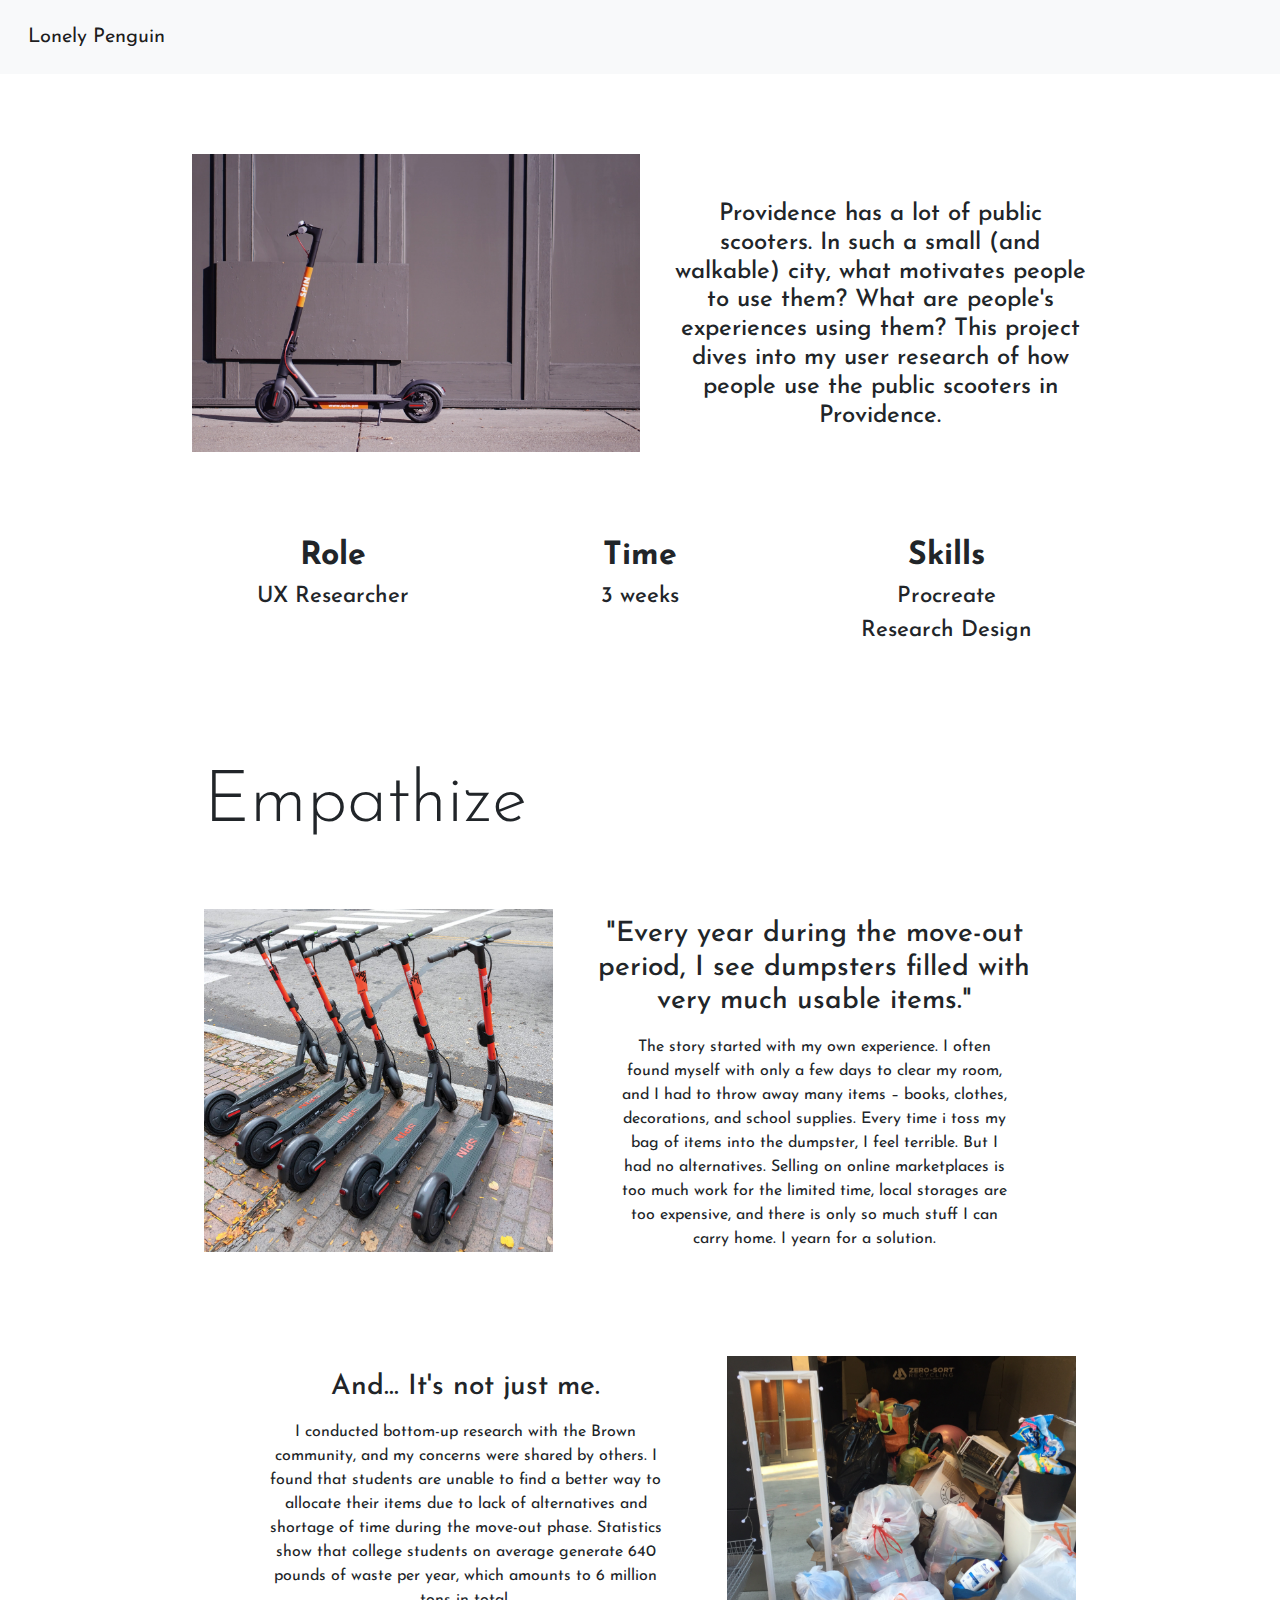
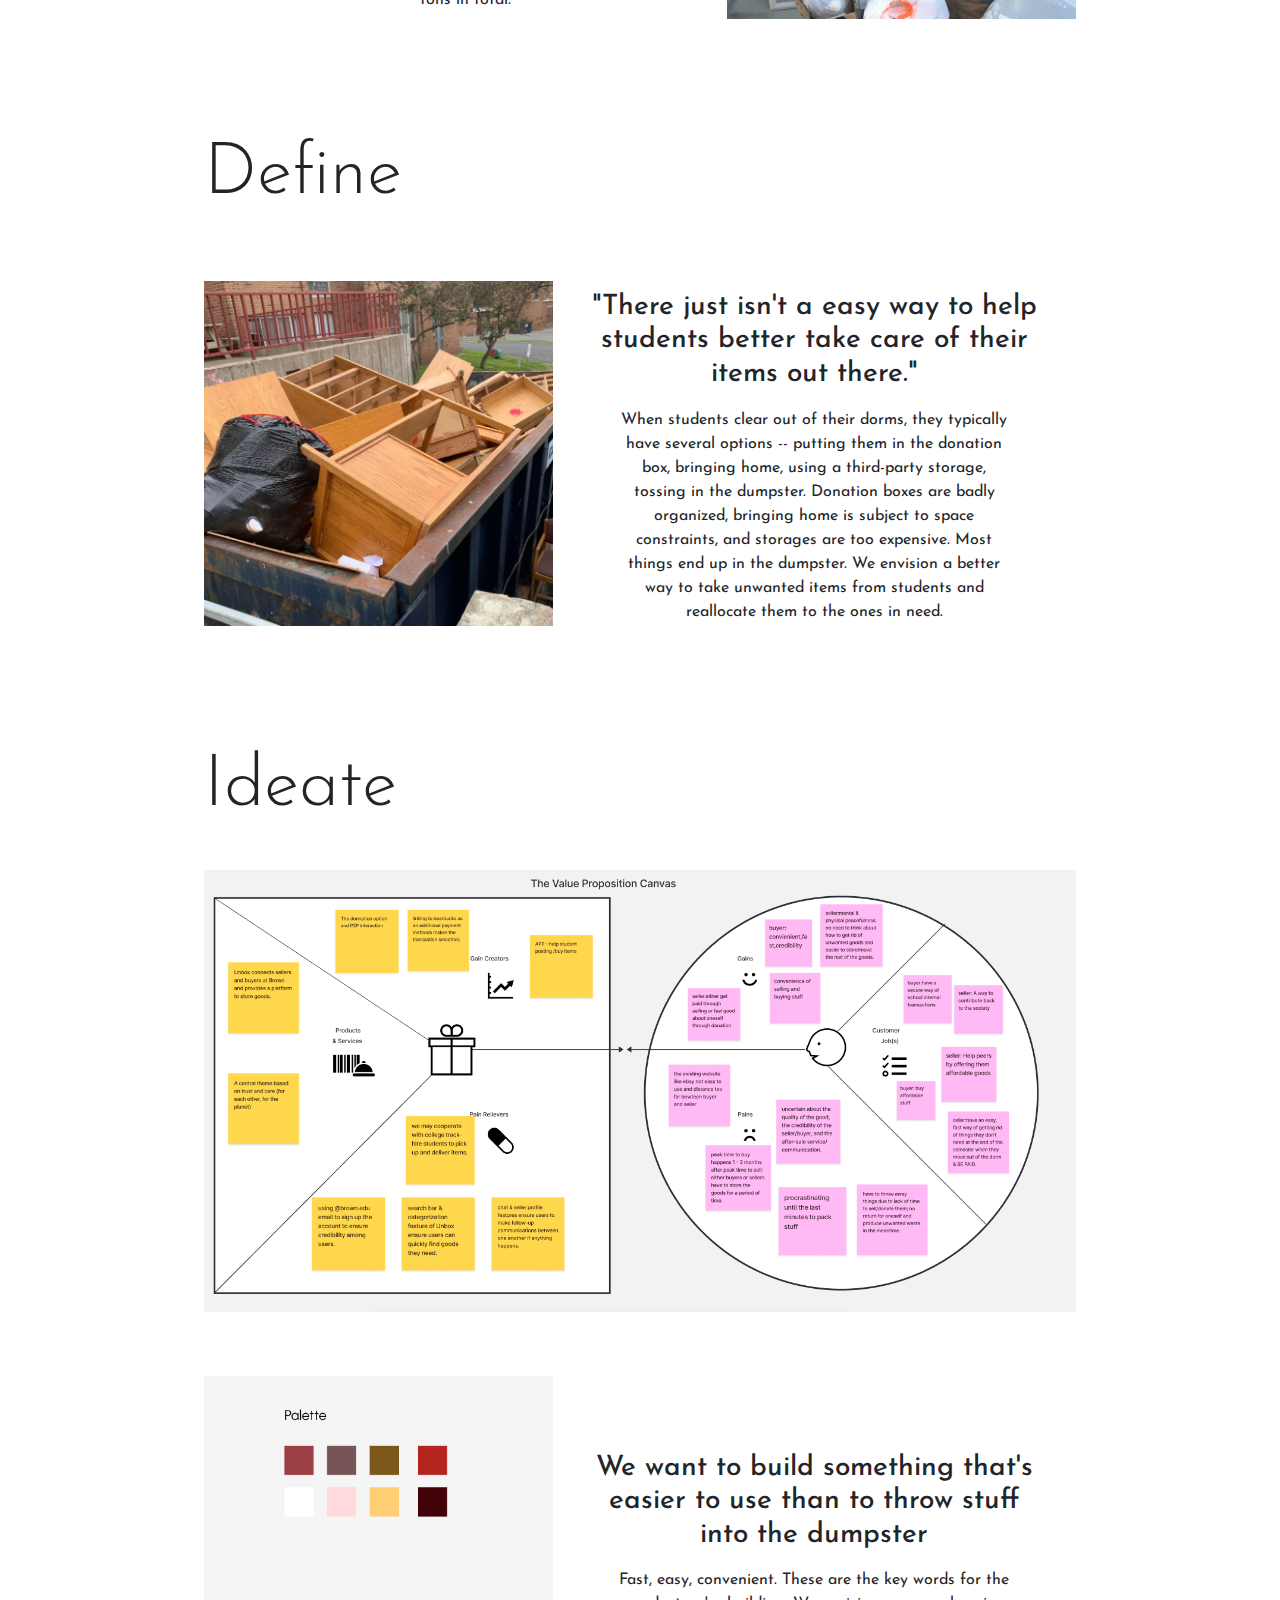
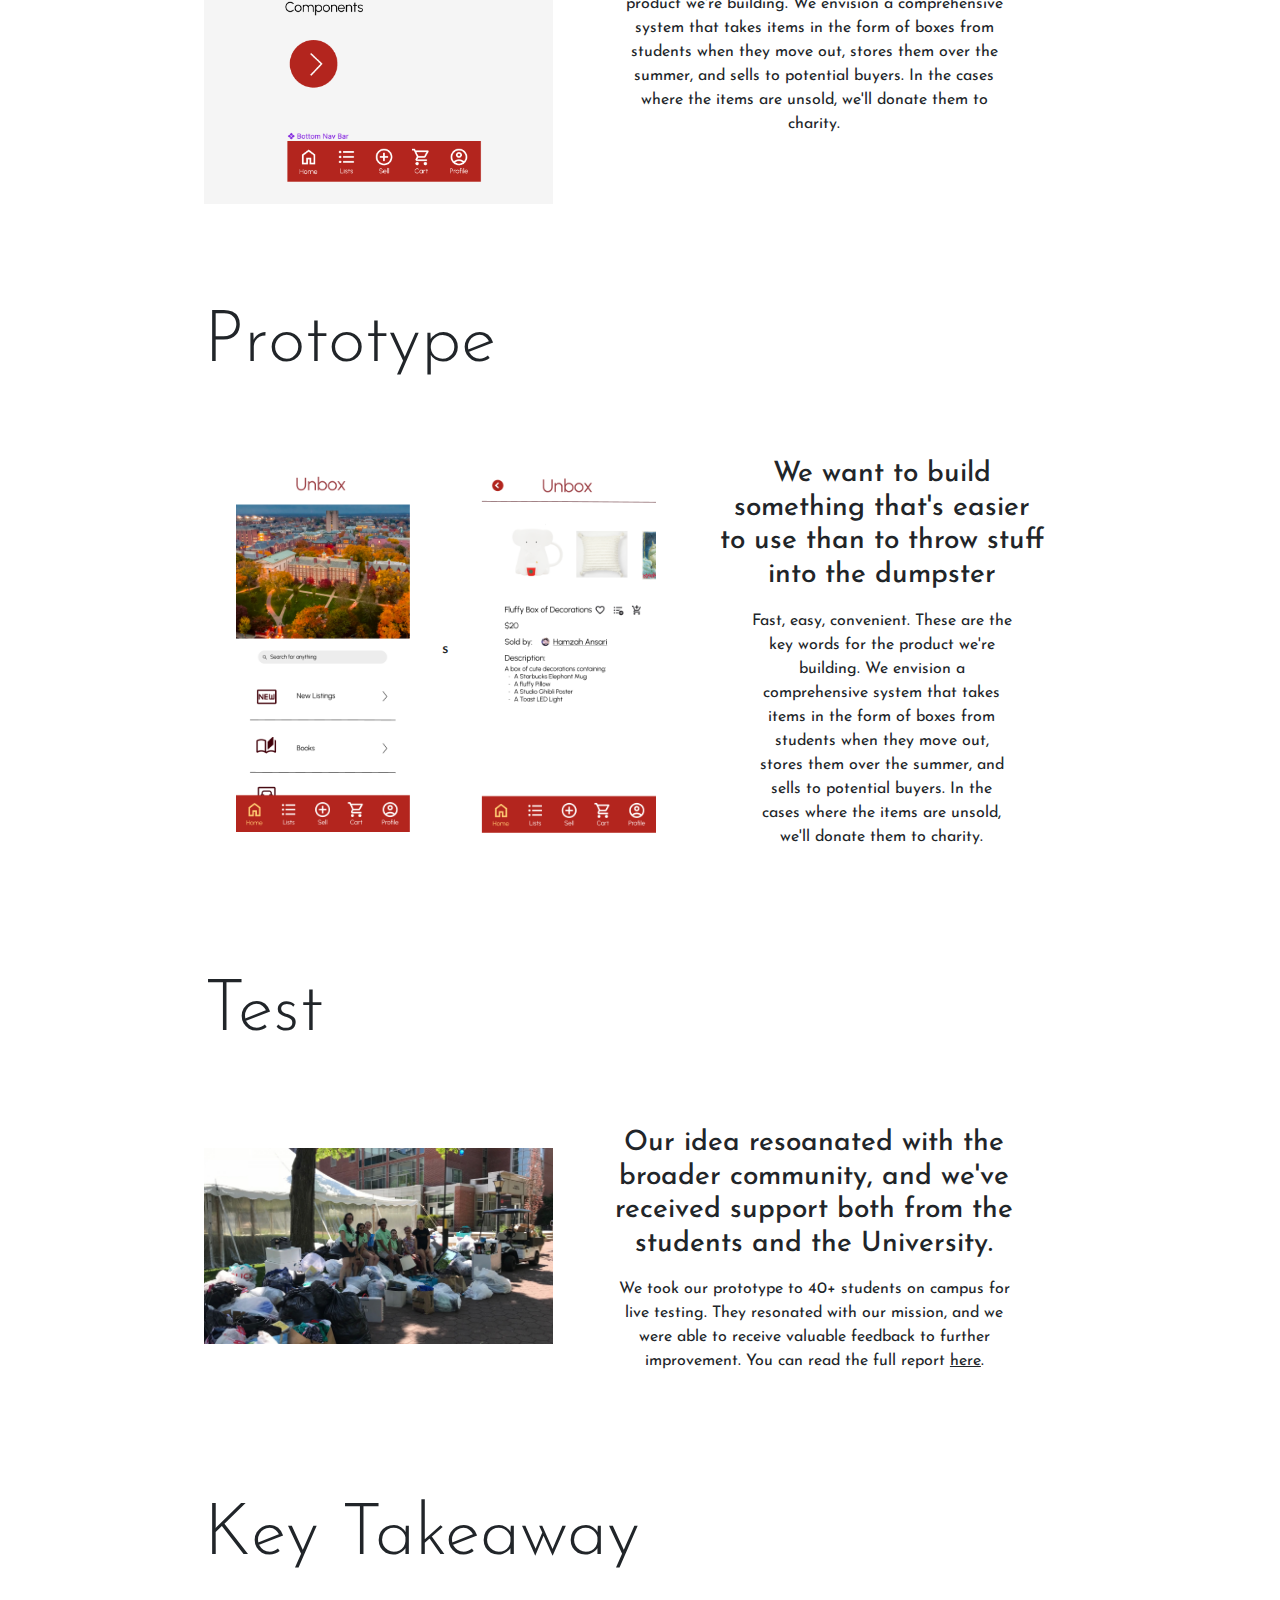
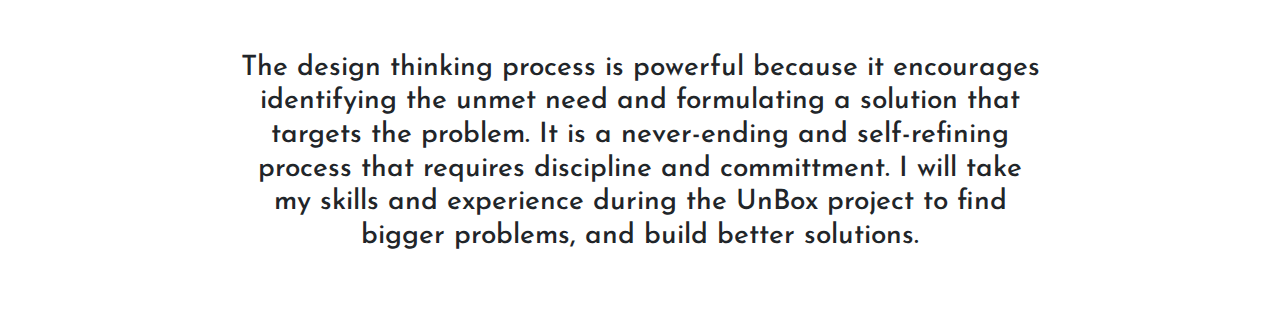
==== journeymapping.html @ c97c6533 "added journeymapping" ====
<!DOCTYPE html>
<html lang="en">
<head>
    <meta charset="UTF-8">
    <meta http-equiv="X-UA-Compatible" content="IE=edge">
    <meta name="viewport" content="width=device-width, initial-scale=1.0">
    <link rel="stylesheet" href="bootstrap.css">
    <link rel="stylesheet" href="styles.css">
    <link rel="preconnect" href="https://fonts.googleapis.com"> 
<link rel="preconnect" href="https://fonts.gstatic.com" crossorigin> 
<link href="https://fonts.googleapis.com/css2?family=Josefin+Sans:wght@100;300&display=swap" rel="stylesheet">
    <title>Portfolio</title>
</head>
<body>
    <nav class="navbar navbar-expand-sm navbar-light bg-light topnav">
        <div class="container-fluid">
            <a class = "navbar-brand" href = "index.html">Lonely Penguin</a>
            <div class="collapse navbar-collapse flex-row-reverse mx-5 px-4">
           
        </div>
        </div>
    </nav> 

    <div class="body-content">
        <div class="introduction">
            <img class="intro-image" src="Images/Scooter.jpg">
            <h4 class="intro-text">Providence has a lot of public scooters. In such a small (and walkable) city, what motivates people to use them? What are people's experiences using them? This project dives into my user research of how people use the public scooters in Providence.</h3>
        </div>


        <div class="row project-summary">
            <div class="col-md-4 summary-block">
                <div class="summary-title">Role</div>
                <div class="summary-text">UX Researcher</div>
            </div>

            <div class="col-md-4 summary-block">
                <div class="summary-title">Time</div>
                <div class="summary-text">3 weeks</div>

            </div>
            <div class="col-md-4 summary-block">
                <div class="summary-title">Skills</div>
                <div class="summary-text">Procreate</div>
                <div class="summary-text">Research Design</div>
            </div>
          </div>

          <a href="https://lonelypenguin930.github.io/persona/" target="_blank">

    
    <div id="My Projects" class="container-fluid bg-white text-left mt-5">
        <h2 class = "text-dark display-2"> Empathize</h2>
        <div class="story" id="Empathize">
            <img class="story-image" src="Images/journeymapping/scootersinpvd.jpg">
            <div class="story-text">
                <h3 class="story-title">"Every year during the move-out period, I see dumpsters filled with very much usable items."</h3>
                <p class="story-description">The story started with my own experience. I often found myself with only a few days to clear my room, and I had to throw away many items – books, clothes, decorations, and school supplies. Every time i toss my bag of items into the dumpster, I feel terrible. But I had no alternatives. Selling on online marketplaces is too much work for the limited time, local storages are too expensive, and there is only so much stuff I can carry home. I yearn for a solution.</p>
            </div>
        </div>
        <div class="story">
            <div class="story-text">
                <h3 class="story-title">And... It's not just me.</h3>
                <p class="story-description"> I conducted bottom-up research with the Brown community, and my concerns were shared by others. I found that students are unable to find a better way to allocate their items due to lack of alternatives and shortage of time during the move-out phase. Statistics show that college students on average generate 640 pounds of waste per year, which amounts to 6 million tons in total.</p>
            </div>
            <img class="story-image" src="Images/unbox/waste2.png">
            
        </div>

        <h2 class = "text-dark display-2"> Define</h2>
        <div class="story" id="Define">
            <img class="story-image" src="Images/unbox/dumpster.png">
            <div class="story-text">
                <h3 class="story-title">"There just isn't a easy way to help students better take care of their items out there."</h3>
                <p class="story-description">When students clear out of their dorms, they typically have several options -- putting them in the donation box, bringing home, using a third-party storage, tossing in the dumpster. Donation boxes are badly organized, bringing home is subject to space constraints, and storages are too expensive. Most things end up in the dumpster. We envision a better way to take unwanted items from students and reallocate them to the ones in need. </p>
            </div>
        </div>

        <h2 class = "text-dark display-2"> Ideate</h2>
        <a href="Images/unbox/value-prop.png" target="_blank">
        <img src="Images/unbox/value-prop.png" class = "image-center" alt="value proposition canvas">
    </a>
        <div class="story" id="Ideation">
            <img class="story-image" src="Images/unbox/ideation.png">
            <div class="story-text">
                <h3 class="story-title">We want to build something that's easier to use than to throw stuff into the dumpster</h3>
                <p class="story-description">Fast, easy, convenient. These are the key words for the product we're building. We envision a comprehensive system that takes items in the form of boxes from students when they move out, stores them over the summer, and sells to potential buyers. In the cases where the items are unsold, we'll donate them to charity.</p>
            </div>
        </div>
        
        <h2 class = "text-dark display-2"> Prototype</h2>
        <div class="story" id="Prototype">
            <img class="story-image-sm" src="Images/unbox/unbox-2.png">s
            <img class="story-image-sm" src="Images/unbox/unbox-3.png">

            <div class="story-text">
                <h3 class="story-title">We want to build something that's easier to use than to throw stuff into the dumpster</h3>
                <p class="story-description">Fast, easy, convenient. These are the key words for the product we're building. We envision a comprehensive system that takes items in the form of boxes from students when they move out, stores them over the summer, and sells to potential buyers. In the cases where the items are unsold, we'll donate them to charity.</p>
            </div>
        </div>

        <h2 class = "text-dark display-2"> Test</h2>
        <div class="story" id="Test">
            <img class="story-image" src="Images/unbox/clean_break.jpg">
            <div class="story-text">
                <h3 class="story-title">Our idea resoanated with the broader community, and we've received support both from the students and the University.</h3>
                <p class="story-description">We took our prototype to 40+ students on campus for live testing. They resonated with our mission, and we were able to receive valuable feedback to further improvement. You can read the full report <a href="https://docs.google.com/spreadsheets/d/1wNW8fWb_5OXuPZlFHQieMI-Vz_A4zZbvqZ9imLHAjf8/edit?usp=sharing" class="click-here" target="_blank">here</a>.</p>
            </div>
        </div>

        <h2 class = "text-dark display-2"> Key Takeaway</h2>
        <div class="story" id="Test">
            <div class="story-text">
                <h3 class="story-title">The design thinking process is powerful because it encourages identifying the unmet need and formulating a solution that targets the problem. It is a never-ending and self-refining process that requires discipline and committment. I will take my skills and experience during the UnBox project to find bigger problems, and build better solutions.</h3>
            </div>
        </div>
    </div>

    
   
    </div>
            
    <script src="https://code.jquery.com/jquery-3.3.1.slim.min.js" integrity="sha384-q8i/X+965DzO0rT7abK41JStQIAqVgRVzpbzo5smXKp4YfRvH+8abtTE1Pi6jizo" crossorigin="anonymous"></script>
    <script src="https://cdn.jsdelivr.net/npm/popper.js@1.14.7/dist/umd/popper.min.js" integrity="sha384-UO2eT0CpHqdSJQ6hJty5KVphtPhzWj9WO1clHTMGa3JDZwrnQq4sF86dIHNDz0W1" crossorigin="anonymous"></script>
    <script src="https://cdn.jsdelivr.net/npm/bootstrap@4.3.1/dist/js/bootstrap.min.js" integrity="sha384-JjSmVgyd0p3pXB1rRibZUAYoIIy6OrQ6VrjIEaFf/nJGzIxFDsf4x0xIM+B07jRM" crossorigin="anonymous"></script>
</body>
</html>
---- styles.css ----
/* open-sans-regular - latin */
@font-face {
    font-family: 'Open Sans';
    font-style: normal;
    font-weight: 400;
    src: url('./fonts/open-sans-v34-latin-regular.eot'); /* IE9 Compat Modes */
    src: local(''),
         url('./fonts/open-sans-v34-latin-regular.eot?#iefix') format('embedded-opentype'), /* IE6-IE8 */
         url('./fonts/open-sans-v34-latin-regular.woff2') format('woff2'), /* Super Modern Browsers */
         url('./fonts/open-sans-v34-latin-regular.woff') format('woff'), /* Modern Browsers */
         url('./fonts/open-sans-v34-latin-regular.ttf') format('truetype'), /* Safari, Android, iOS */
         url('./fonts/open-sans-v34-latin-regular.svg#OpenSans') format('svg'); /* Legacy iOS */
  }

  /* roboto-regular - latin */
@font-face {
    font-family: 'Roboto';
    font-style: normal;
    font-weight: 400;
    src: url('./fonts/roboto-v30-latin-regular.eot'); /* IE9 Compat Modes */
    src: local(''),
         url('./fonts/roboto-v30-latin-regular.eot?#iefix') format('embedded-opentype'), /* IE6-IE8 */
         url('./fonts/roboto-v30-latin-regular.woff2') format('woff2'), /* Super Modern Browsers */
         url('./fonts/roboto-v30-latin-regular.woff') format('woff'), /* Modern Browsers */
         url('./fonts/roboto-v30-latin-regular.ttf') format('truetype'), /* Safari, Android, iOS */
         url('./fonts/roboto-v30-latin-regular.svg#Roboto') format('svg'); /* Legacy iOS */
  }

  body {
    font-family: 'Josefin Sans', sans-serif;
  }

  .dt-elements{
    color:#0E82C3;
  }

  .body-content{
    width:70%;
    margin: auto;
  }
 

  .presentation-text img{
    margin-bottom: 1rem;
  }

  .presentation a{
    font-size: larger;
    font-weight: 400;
  }

  .c-caption a{
    text-align: center;
    margin-top: 2rem;
  }

  .c-caption p{
    text-align: center;
  }

  h2{
    padding-top: 2rem;
    padding-bottom: 2rem;
  }
  p{
    padding: 0.5rem 2rem 0.5rem 2rem;
  }

  #Prototype a{
    padding: 0.5rem 2rem 0.5rem 2rem;

  }

  #Redesign a{
    padding: 0.5rem 2rem 0.5rem 2rem;

  }

  a{
    text-decoration: none;
    color: inherit
  }

  #Assignment a{
    text-align: center;
  }

  .presentation{
  }
  .topnav a{
    float: right;
    padding: 14px 16px;
  }
  
  .topnav a:hover {
    color:#0E82C3;
  }
  
  .image-center{
    display:block;
    margin-left: auto;
    margin-right: auto;
    width: 100%;
    margin-bottom: 4rem;
  }

  .image-center:hover{
    transform: scale(1.2);
    transition: 0.5s;
    cursor: zoom-in;
  }

  .introduction{
    margin-top: 5rem;
    display:flex;
    align-items: center;
    justify-content: center;
  }

  .introduction .intro-image{
    display:block;
    margin-left: auto;
    margin-right: auto;
    width: 50%;
    flex-basis: 40%;
  }

  .introduction .intro-text{
    text-align: center;
    margin-top: 2rem;
    margin-left: 2rem;
    font-size: 1.5rem;
  }


  .project{
    display:flex;
    align-items: center;
    justify-content: center;
    margin: 2rem, 2rem, 2rem, 2rem;
    margin-bottom: 4rem;
    cursor: pointer;
  }

  #project-1:hover{
    background-color: #A53328;
    color:aliceblue;
    transition: 0.8s;
    transform: scale(1.2);
  }

  #project-2:hover{
    background-color: #7E7179;
    color:aliceblue;
    transition: 0.8s;
    transform: scale(1.2);
  }

  #project-3:hover{
    background-color: #9B2740;
    color:aliceblue;
    transition: 0.8s;
    transform: scale(1.2);
  }

  #project-4:hover{
    background-color: #7A00ED;
    color:aliceblue;
    transition: 0.8s;
    transform: scale(1.2);
  }

  .project-image{
    display:block;
    margin-left: auto;
    margin-right: auto;
    width: 40%;
    flex-basis: 40%;
  }

  .project-text{
    text-align: center;
    margin-top: 2rem;
    margin-left: 2rem;
    margin-right:2rem;
  }


  .story{
    display:flex;
    align-items: center;
    justify-content: center;
    margin: 2rem, 2rem, 2rem, 2rem;
    margin-bottom: 4rem;
  }

  .story-image{
    display:block;
    margin-left: auto;
    margin-right: auto;
    width: 40%;
    flex-basis: 40%;
  }

  .story-image-sm{
    display:block;
    margin-left: 2rem;
    margin-right: 2rem;
    width: 20%;
    flex-basis: 20%;
    
  }

  .story-text{
    text-align: center;
    margin-top: 2rem;
    margin-left: 2rem;
    margin-right:2rem;
  }

  .click-here{
    text-decoration: underline;
  }

  .project-summary{
    margin-top: 5rem;
    text-align: center;
  }

  .summary-title{
    font-size: 2rem;
    font-weight: 800;
  }

  .summary-text{
    font-size: 1.4rem;
    font-weight:500;
  }

  .summary-block{
    margin-bottom: 2rem;
  }

  

  /* @media  screen and (min-width: 860px){


    h1,
    h2,
    h3,
    h4{
      font-family: 'Josefin Sans', sans-serif;
      font-weight: bolder;
      padding: 5 rem;
    }
  
    h3{
      padding:3rem;
    }
    
    .presentation{
      padding-bottom: 3rem;
      padding-top: 3rem;
      text-align: center;
    }
  
    .presentation-text{
      padding-bottom: 3rem;
      padding-top: 3rem;
      text-align: center;
      align-items: center;
    }

    .body-content{
        width: 30%;
        align-items: center;
    }
  .publications .container{
    display: flex;
  align-items: center;
  justify-content: center
  }

  .publications img{
    width: 10rem;
    height: 15rem; 
  }

  .publications .image {
    flex-basis: 200%;
    margin-bottom: 6rem;
    text-align: center;
  }
  
  .image button{
    margin: 2rem;
  }

  .publications .text {
    padding-left: 20px;
  }
} */


  /* @media screen and (max-width: 860px){
    .publications .container{
    align-items: center;
    justify-content: center
    }

    .image{
      text-align: center;
      align-items: center;
    }

    .image button{
      margin: 2rem;
    }

    .body-content{
      margin-left: 1rem;
      margin-right: 1rem;
    }
    
    h1,
    h2,
    h3,
    h4{
      font-family: 'Josefin Sans', sans-serif;
      font-weight: bolder;
      padding: 2 rem;
    }
  
    h3{
      padding:1rem;
    }
    
    .presentation{
      padding-bottom: 1rem;
      padding-top: 1rem;
      text-align: center;
    }
  
    .presentation-text{
      padding-bottom: 1rem;
      padding-top: 1rem;
      text-align: center;
      align-items: center;
    }
} */


#Review h3,p{
  text-align: center;
}

button{
  background-color: #0E82C3;
  color: white;
  border:none;
  border-radius: 15px;
  text-align: center;
  width: 6rem;
  height: 7 rem;
  padding: 2 rem;
}

button:hover{
  background-color: white;
  border: 1px solid #0E82C3;
  color:#0E82C3;
}

.button{
  text-align: center;
}

#Media h3{
  text-align: center;
}




.contact * {
  box-sizing: border-box;
}

input[type=text], select, textarea {
  width: 100%;
  padding: 12px;
  border: 1px solid #ccc;
  border-radius: 4px;
  resize: vertical;
}

label {
  padding: 12px 12px 12px 0;
  display: inline-block;
}


.container {
  border-radius: 5px;
  padding: 20px;
}

.col-25 {
  float: left;
  width: 25%;
  margin-top: 6px;
}

.col-75 {
  float: left;
  width: 75%;
  margin-top: 6px;
}

.row:after {
  content: "";
  display: table;
  clear: both;
}

.contact button{
  width:8rem;
  text-align: center;

}

.contact-text{
  text-align: right;
}



/* 
@media screen and (max-width: 600px) {
  .col-25, .col-75, input[type=submit] {
    width: 100%;
    margin-top: 0;
  }
} */
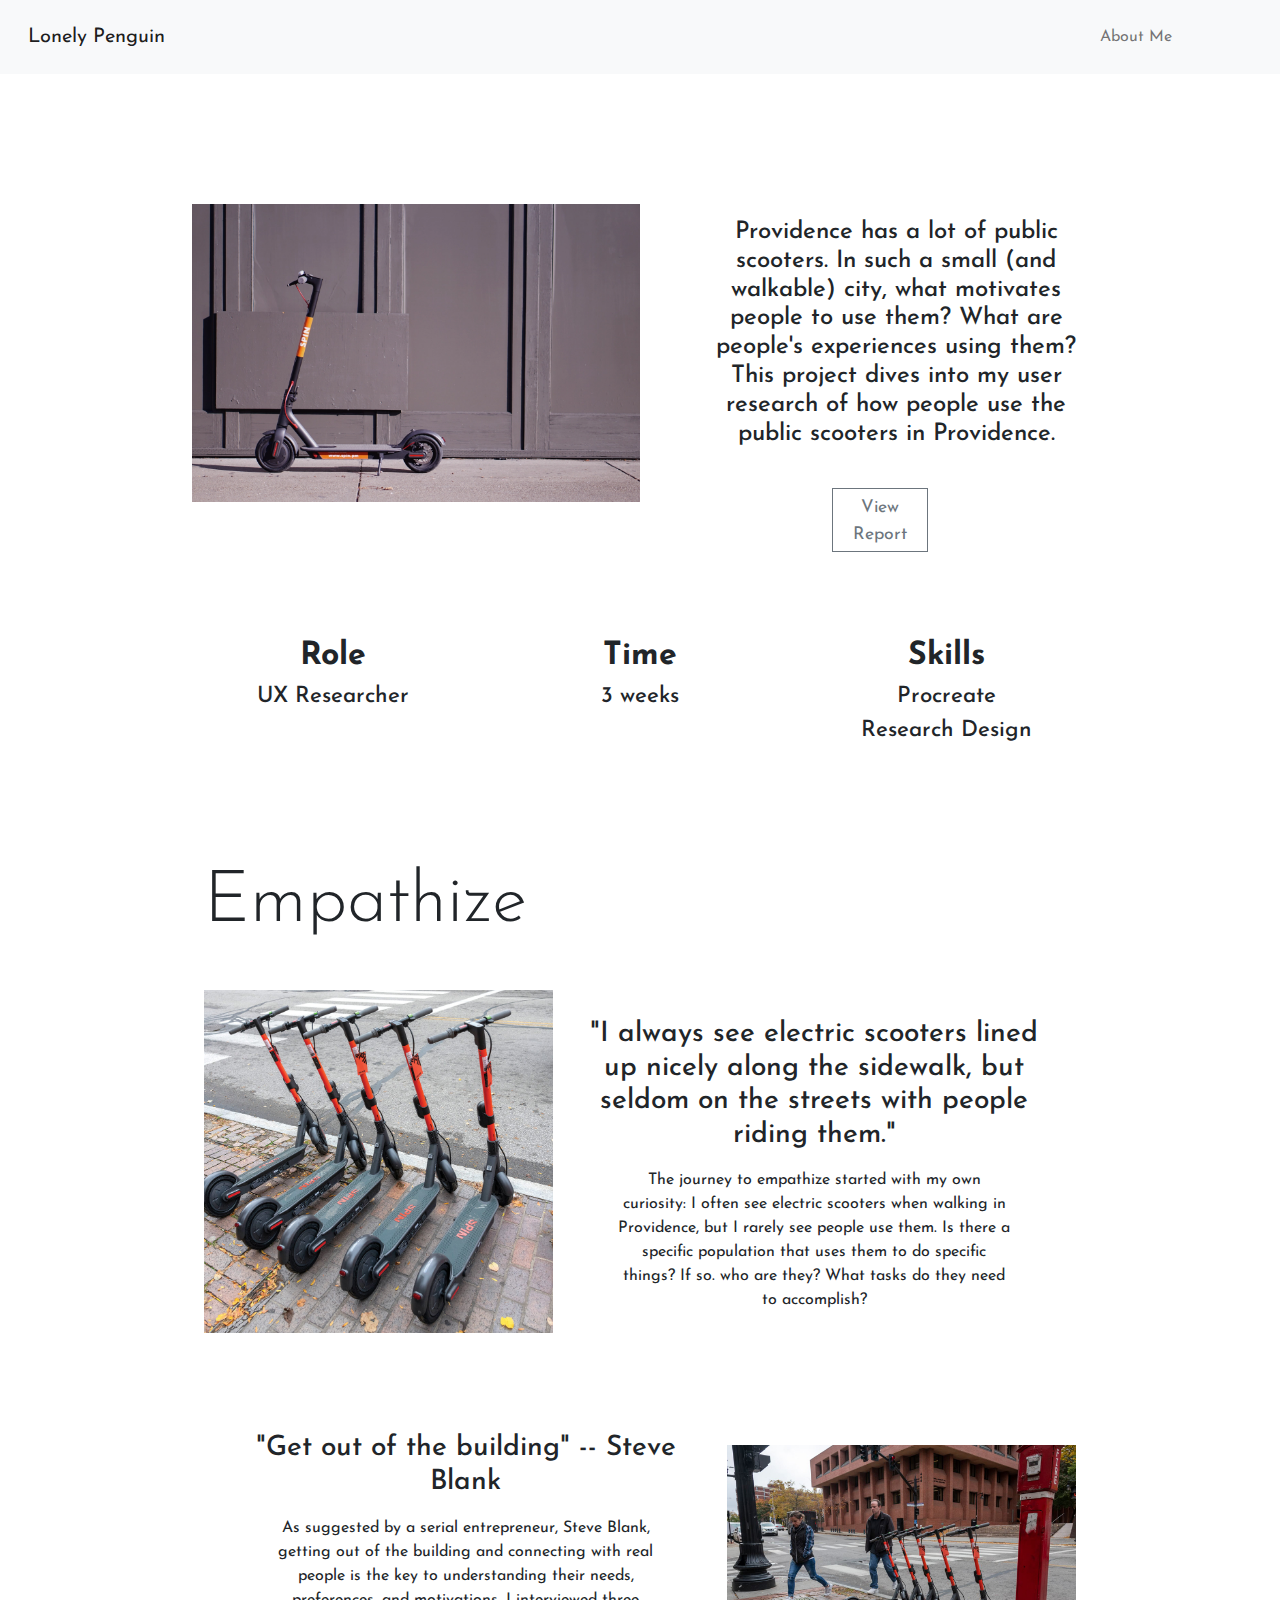
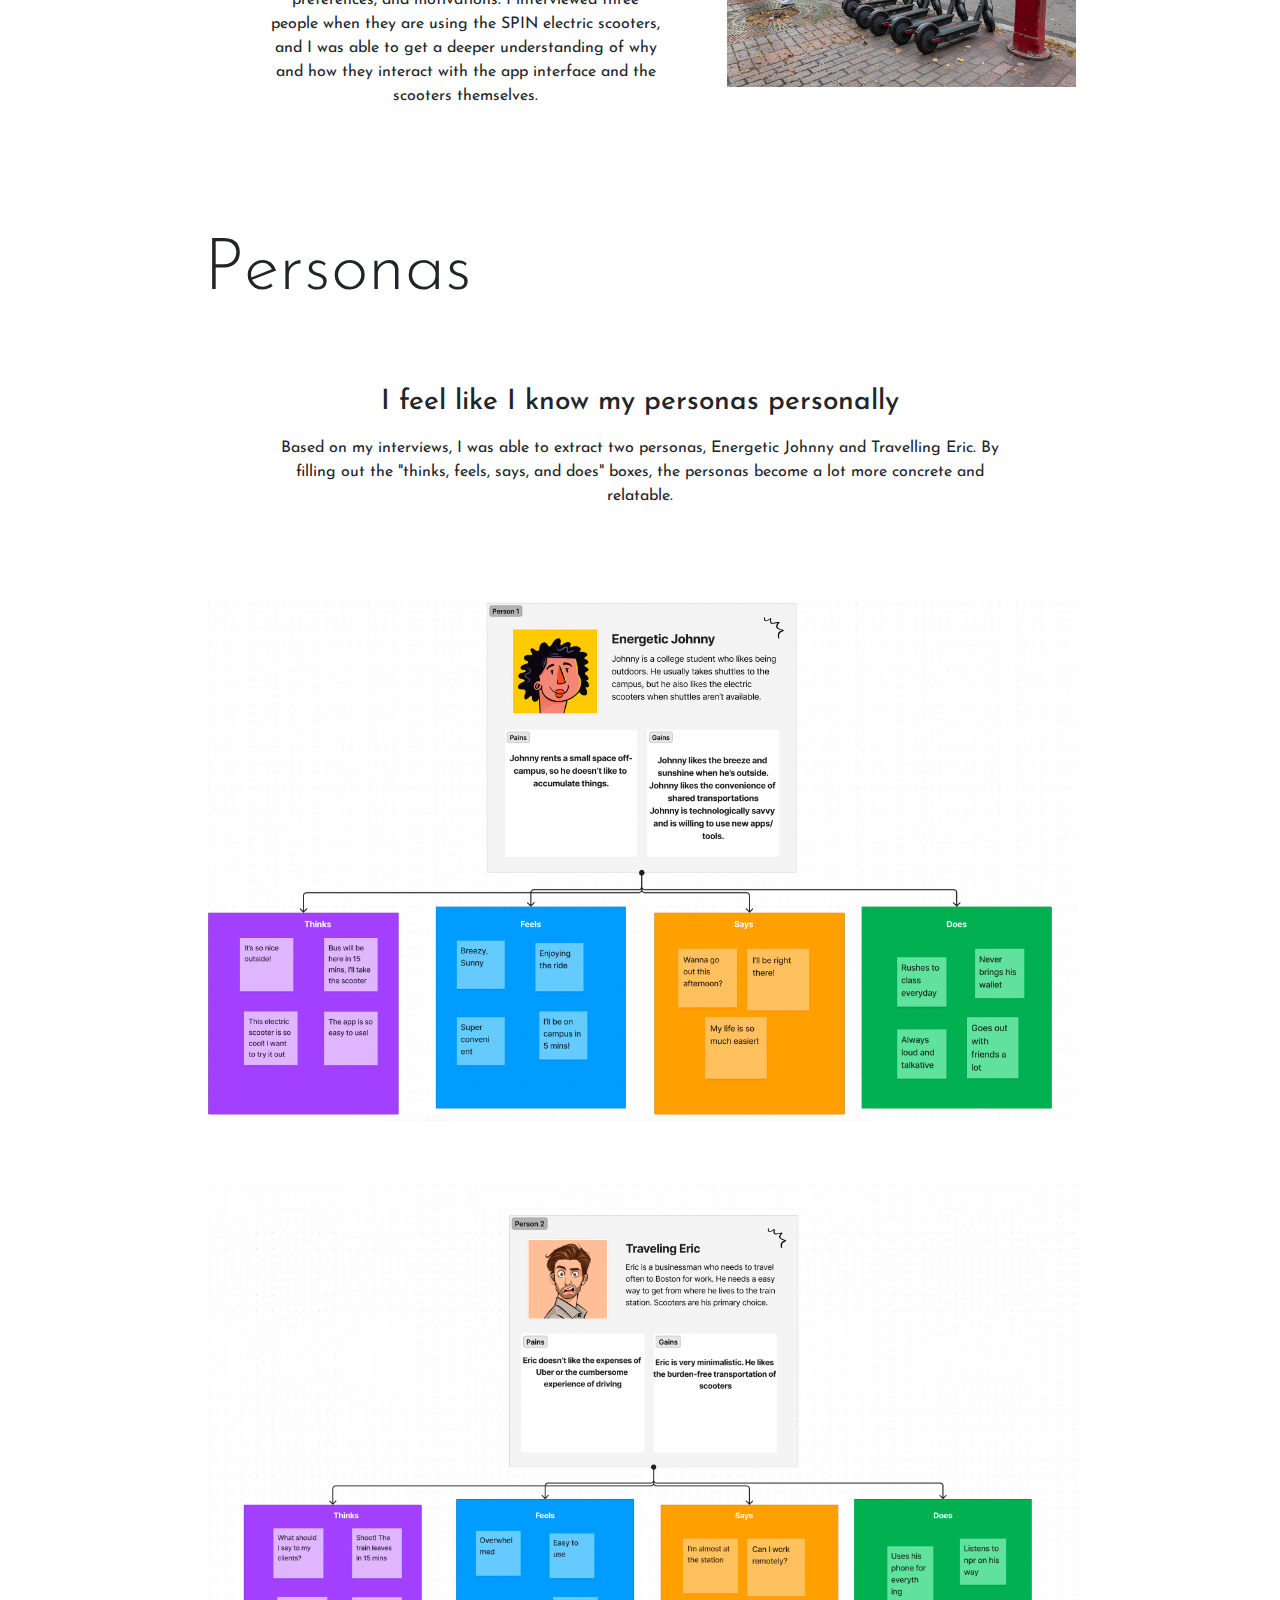
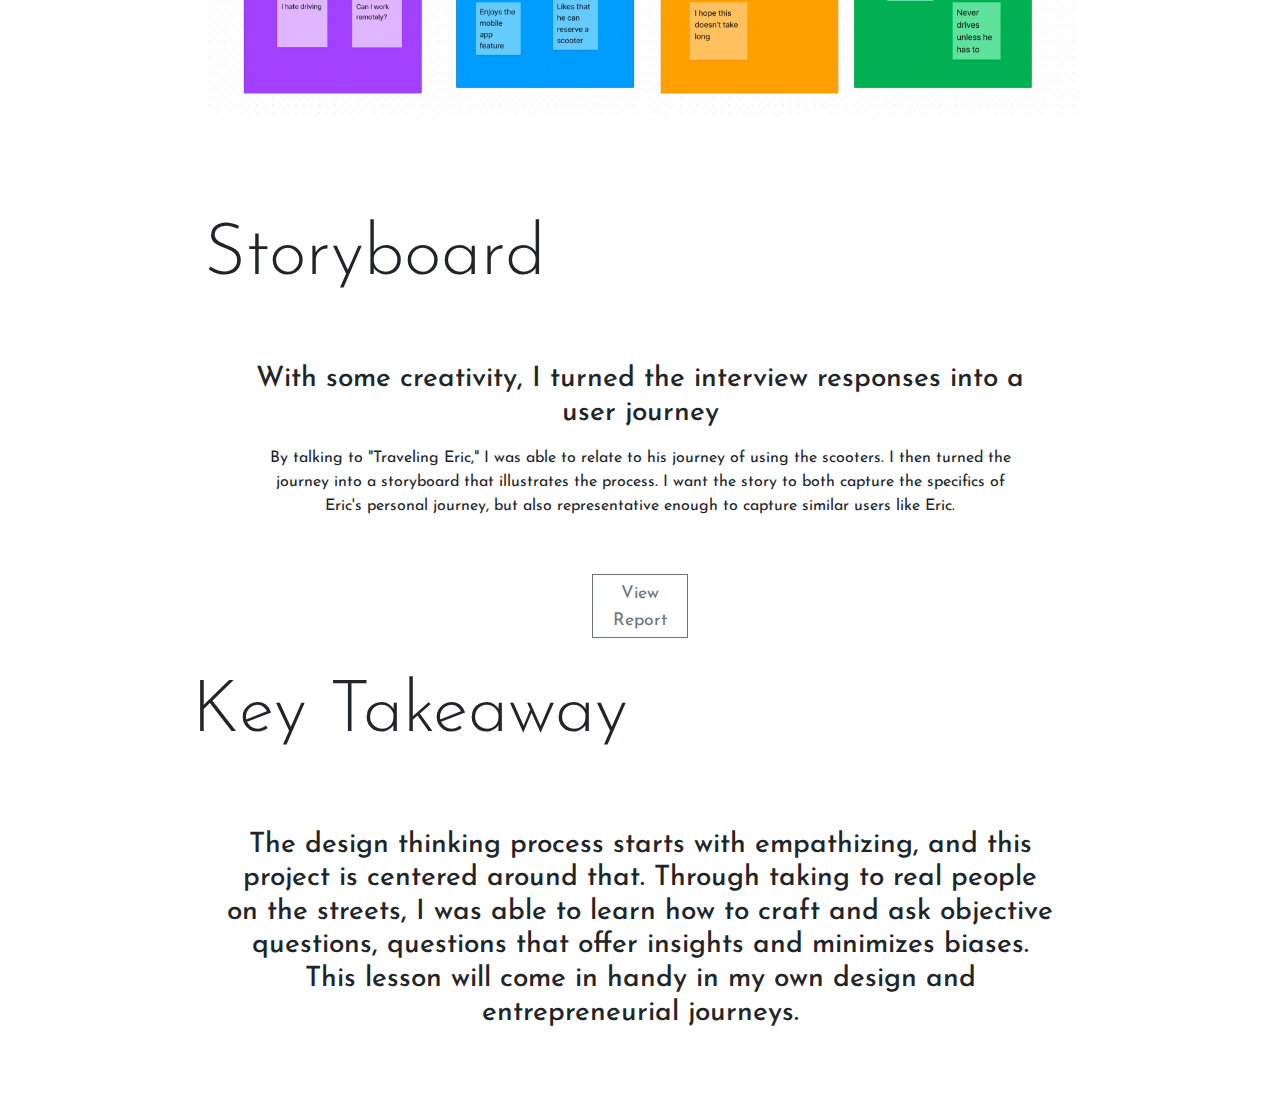
==== commit 7e9cf10d: "final" ====
--- a/journeymapping.html
+++ b/journeymapping.html
@@ -16,6 +16,10 @@
         <div class="container-fluid">
             <a class = "navbar-brand" href = "index.html">Lonely Penguin</a>
             <div class="collapse navbar-collapse flex-row-reverse mx-5 px-4">
+                <ul class="navbar-nav ml-auto">
+                    <li class="navbar-item mx-3"><a href="about.html" class="nav-link">About Me</a></li>
+                    
+                </ul>
            
         </div>
         </div>
@@ -24,7 +28,12 @@
     <div class="body-content">
         <div class="introduction">
             <img class="intro-image" src="Images/Scooter.jpg">
+            <div class="intro-section">
             <h4 class="intro-text">Providence has a lot of public scooters. In such a small (and walkable) city, what motivates people to use them? What are people's experiences using them? This project dives into my user research of how people use the public scooters in Providence.</h3>
+                
+                <a href="https://lonelypenguin930.github.io/persona/" target="_blank" class="click-button btn btn-secondary" role="button">View Report</a>
+            </div>
+                
         </div>
 
 
@@ -46,7 +55,6 @@
             </div>
           </div>
 
-          <a href="https://lonelypenguin930.github.io/persona/" target="_blank">
 
     
     <div id="My Projects" class="container-fluid bg-white text-left mt-5">
@@ -54,64 +62,47 @@
         <div class="story" id="Empathize">
             <img class="story-image" src="Images/journeymapping/scootersinpvd.jpg">
             <div class="story-text">
-                <h3 class="story-title">"Every year during the move-out period, I see dumpsters filled with very much usable items."</h3>
-                <p class="story-description">The story started with my own experience. I often found myself with only a few days to clear my room, and I had to throw away many items – books, clothes, decorations, and school supplies. Every time i toss my bag of items into the dumpster, I feel terrible. But I had no alternatives. Selling on online marketplaces is too much work for the limited time, local storages are too expensive, and there is only so much stuff I can carry home. I yearn for a solution.</p>
+                <h3 class="story-title">"I always see electric scooters lined up nicely along the sidewalk, but seldom on the streets with people riding them."</h3>
+                <p class="story-description">The journey to empathize started with my own curiosity: I often see electric scooters when walking in Providence, but I rarely see people use them. Is there a specific population that uses them to do specific things? If so. who are they? What tasks do they need to accomplish?</p>
             </div>
         </div>
         <div class="story">
             <div class="story-text">
-                <h3 class="story-title">And... It's not just me.</h3>
-                <p class="story-description"> I conducted bottom-up research with the Brown community, and my concerns were shared by others. I found that students are unable to find a better way to allocate their items due to lack of alternatives and shortage of time during the move-out phase. Statistics show that college students on average generate 640 pounds of waste per year, which amounts to 6 million tons in total.</p>
+                <h3 class="story-title">"Get out of the building" -- Steve Blank</h3>
+                <p class="story-description">As suggested by a serial entrepreneur, Steve Blank, getting out of the building and connecting with real people is the key to understanding their needs, preferences, and motivations. I interviewed three people when they are using the SPIN electric scooters, and I was able to get a deeper understanding of why and how they interact with the app interface and the scooters themselves.</p>
             </div>
-            <img class="story-image" src="Images/unbox/waste2.png">
+            <img class="story-image" src="Images/journeymapping/08052022HotTopic_scooters.jpg">
             
         </div>
 
-        <h2 class = "text-dark display-2"> Define</h2>
-        <div class="story" id="Define">
-            <img class="story-image" src="Images/unbox/dumpster.png">
+        <h2 class = "text-dark display-2"> Personas</h2>
+        <div class="story" id="Ideation">
             <div class="story-text">
-                <h3 class="story-title">"There just isn't a easy way to help students better take care of their items out there."</h3>
-                <p class="story-description">When students clear out of their dorms, they typically have several options -- putting them in the donation box, bringing home, using a third-party storage, tossing in the dumpster. Donation boxes are badly organized, bringing home is subject to space constraints, and storages are too expensive. Most things end up in the dumpster. We envision a better way to take unwanted items from students and reallocate them to the ones in need. </p>
-            </div>
-        </div>
-
-        <h2 class = "text-dark display-2"> Ideate</h2>
-        <a href="Images/unbox/value-prop.png" target="_blank">
-        <img src="Images/unbox/value-prop.png" class = "image-center" alt="value proposition canvas">
-    </a>
-        <div class="story" id="Ideation">
-            <img class="story-image" src="Images/unbox/ideation.png">
-            <div class="story-text">
-                <h3 class="story-title">We want to build something that's easier to use than to throw stuff into the dumpster</h3>
-                <p class="story-description">Fast, easy, convenient. These are the key words for the product we're building. We envision a comprehensive system that takes items in the form of boxes from students when they move out, stores them over the summer, and sells to potential buyers. In the cases where the items are unsold, we'll donate them to charity.</p>
+                <h3 class="story-title">I feel like I know my personas personally</h3>
+                <p class="story-description">Based on my interviews, I was able to extract two personas, Energetic Johnny and Travelling Eric. By filling out the "thinks, feels, says, and does" boxes, the personas become a lot more concrete and relatable.</p>
             </div>
         </div>
         
-        <h2 class = "text-dark display-2"> Prototype</h2>
-        <div class="story" id="Prototype">
-            <img class="story-image-sm" src="Images/unbox/unbox-2.png">s
-            <img class="story-image-sm" src="Images/unbox/unbox-3.png">
+        <a href="Images/journeymapping/Persona1.png" target="_blank">
+        <img src="Images/journeymapping/Persona1.png" class = "image-center" alt="value proposition canvas">
+    </a>
+    <a href="Images/journeymapping/Persona2.png" target="_blank">
+        <img src="Images/journeymapping/Persona2.png" class = "image-center" alt="value proposition canvas">
+    </a>
+        
+        <h2 class = "text-dark display-2"> Storyboard</h2>
+            <div class="story-text">
+                <h3 class="story-title">With some creativity, I turned the interview responses into a user journey</h3>
+                <p class="story-description">By talking to "Traveling Eric," I was able to relate to his journey of using the scooters. I then turned the journey into a storyboard that illustrates the process. I want the story to both capture the specifics of Eric's personal journey, but also representative enough to capture similar users like Eric.</p>
+                <a href="https://lonelypenguin930.github.io/persona/" target="_blank" class="click-button btn btn-secondary" role="button">View Report</a>
 
-            <div class="story-text">
-                <h3 class="story-title">We want to build something that's easier to use than to throw stuff into the dumpster</h3>
-                <p class="story-description">Fast, easy, convenient. These are the key words for the product we're building. We envision a comprehensive system that takes items in the form of boxes from students when they move out, stores them over the summer, and sells to potential buyers. In the cases where the items are unsold, we'll donate them to charity.</p>
-            </div>
-        </div>
-
-        <h2 class = "text-dark display-2"> Test</h2>
-        <div class="story" id="Test">
-            <img class="story-image" src="Images/unbox/clean_break.jpg">
-            <div class="story-text">
-                <h3 class="story-title">Our idea resoanated with the broader community, and we've received support both from the students and the University.</h3>
-                <p class="story-description">We took our prototype to 40+ students on campus for live testing. They resonated with our mission, and we were able to receive valuable feedback to further improvement. You can read the full report <a href="https://docs.google.com/spreadsheets/d/1wNW8fWb_5OXuPZlFHQieMI-Vz_A4zZbvqZ9imLHAjf8/edit?usp=sharing" class="click-here" target="_blank">here</a>.</p>
             </div>
         </div>
 
         <h2 class = "text-dark display-2"> Key Takeaway</h2>
         <div class="story" id="Test">
             <div class="story-text">
-                <h3 class="story-title">The design thinking process is powerful because it encourages identifying the unmet need and formulating a solution that targets the problem. It is a never-ending and self-refining process that requires discipline and committment. I will take my skills and experience during the UnBox project to find bigger problems, and build better solutions.</h3>
+                <h3 class="story-title">The design thinking process starts with empathizing, and this project is centered around that. Through taking to real people on the streets, I was able to learn how to craft and ask objective questions, questions that offer insights and minimizes biases. This lesson will come in handy in my own design and entrepreneurial journeys.</h3>
             </div>
         </div>
     </div>
@@ -124,4 +115,4 @@
     <script src="https://cdn.jsdelivr.net/npm/popper.js@1.14.7/dist/umd/popper.min.js" integrity="sha384-UO2eT0CpHqdSJQ6hJty5KVphtPhzWj9WO1clHTMGa3JDZwrnQq4sF86dIHNDz0W1" crossorigin="anonymous"></script>
     <script src="https://cdn.jsdelivr.net/npm/bootstrap@4.3.1/dist/js/bootstrap.min.js" integrity="sha384-JjSmVgyd0p3pXB1rRibZUAYoIIy6OrQ6VrjIEaFf/nJGzIxFDsf4x0xIM+B07jRM" crossorigin="anonymous"></script>
 </body>
-</html> +</html> 
--- a/styles.css
+++ b/styles.css
@@ -31,7 +31,7 @@
   }
 
   .dt-elements{
-    color:#0E82C3;
+    background-color: yellow;
   }
 
   .body-content{
@@ -125,6 +125,33 @@
     flex-basis: 40%;
   }
 
+
+  .profile{
+    margin-top: 5rem;
+    display:flex;
+    align-items: center;
+    justify-content: center;
+  }
+  
+  .profile .profile-image{
+    display:block;
+    margin-left: auto;
+    margin-right: auto;
+    width: 50%;
+    flex-basis: 40%;
+  }
+
+  .profile .profile-text{
+    text-align: center;
+    margin-left: 4rem;
+    font-size: 1.5rem;
+  }
+
+  .profile-section{
+    text-align: center;
+    margin-left: 2rem;
+  }
+
   .introduction .intro-text{
     text-align: center;
     margin-top: 2rem;
@@ -132,6 +159,11 @@
     font-size: 1.5rem;
   }
 
+  .intro-section{
+    text-align: center;
+    margin-top: 2rem;
+    margin-left: 2rem;
+  }
 
   .project{
     display:flex;
@@ -355,21 +387,32 @@
   text-align: center;
 }
 
-button{
+.click-button{
+  background-color: white;
+  border: 1px solid #6c757d;
+  color:#6c757d;
+  text-align: center;
+  width: 6rem;
+  height: 4rem;
+  margin-top: 2rem;
+  font-size: 1.1rem;
+}
+
+.wc-button{
+  background-color: white;
+  border: 1px solid #9B2740;
+  color:#9B2740;
+  text-align: center;
+  width: 6rem;
+  height: 4rem;
+  margin-top: 2rem;
+  font-size: 1.1rem;
+}
+
+.click-button:hover{
   background-color: #0E82C3;
   color: white;
   border:none;
-  border-radius: 15px;
-  text-align: center;
-  width: 6rem;
-  height: 7 rem;
-  padding: 2 rem;
-}
-
-button:hover{
-  background-color: white;
-  border: 1px solid #0E82C3;
-  color:#0E82C3;
 }
 
 .button{
